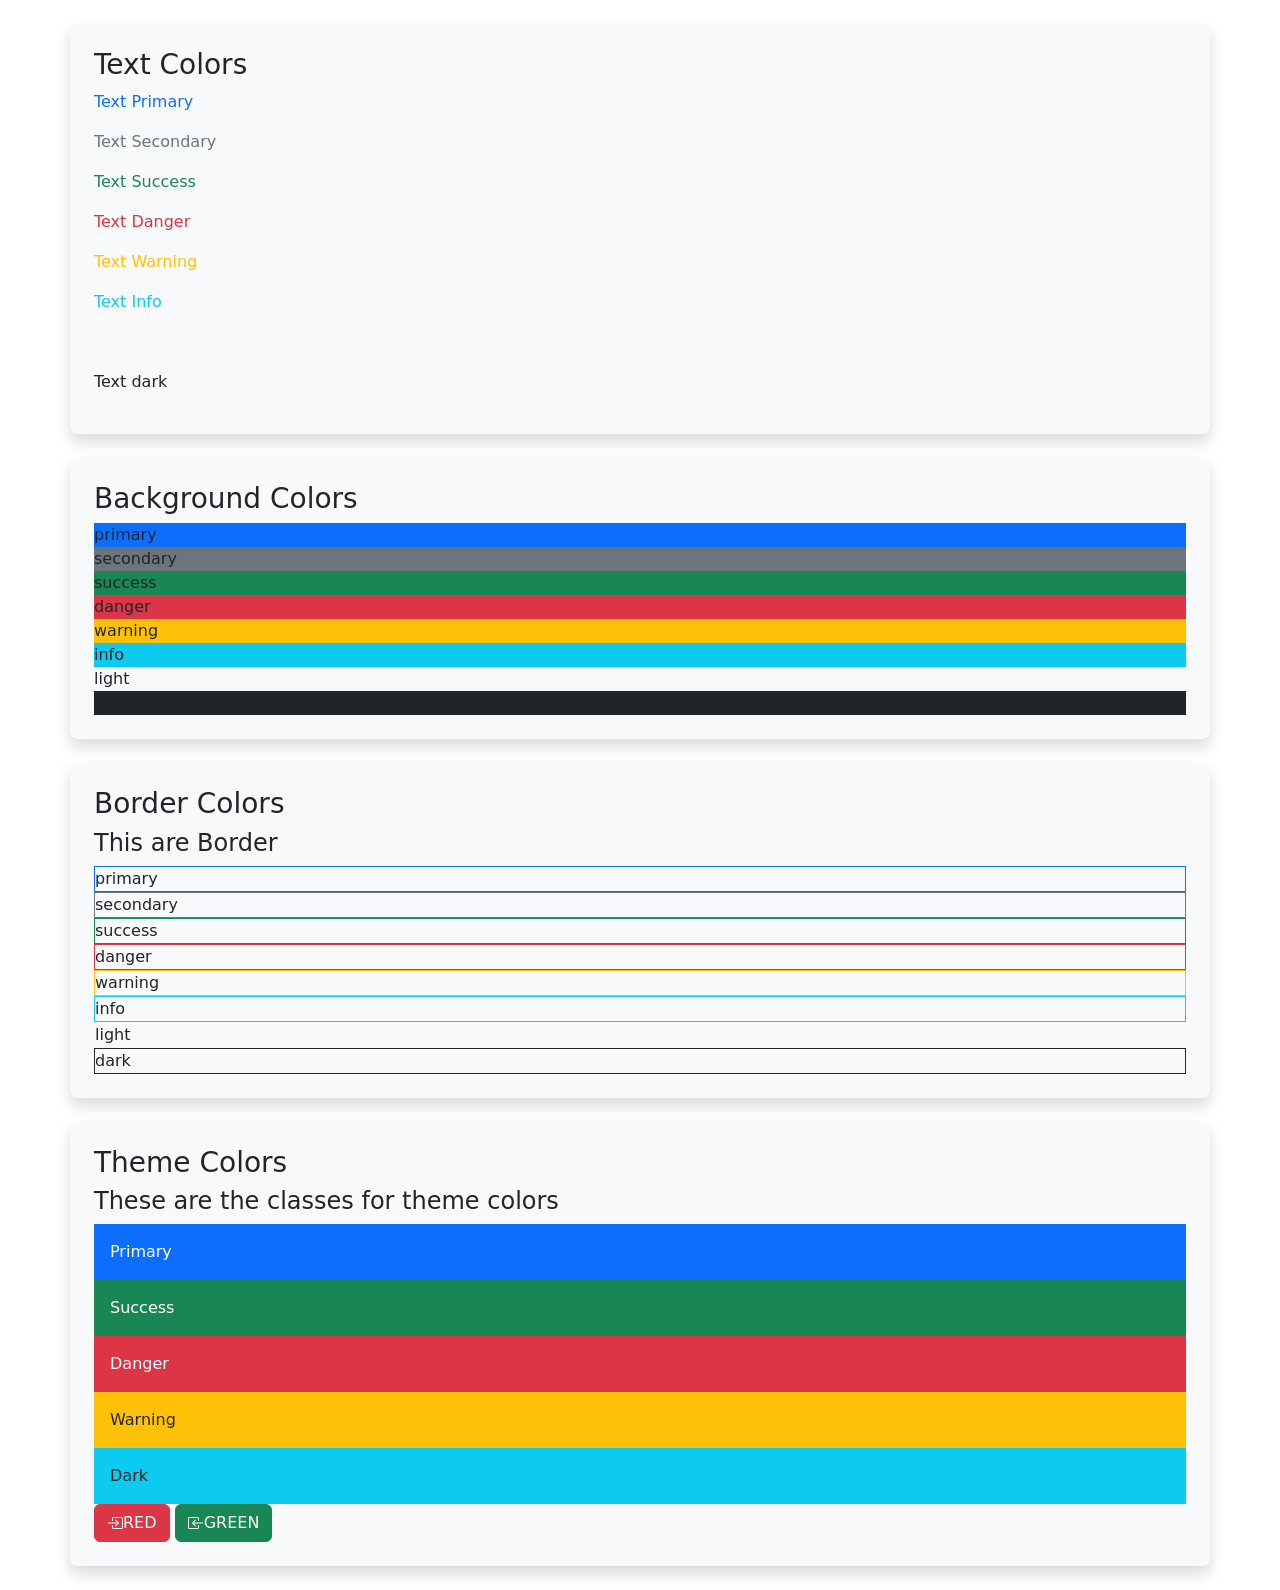
==== colors.html @ 5e4cd93d "added bs5 colors" ====
<!doctype html>
<html lang="en">
    <head>
        <title>Title</title>
        <!-- Required meta tags -->
        <meta charset="utf-8" />
        <meta
            name="viewport"
            content="width=device-width, initial-scale=1, shrink-to-fit=no"
        />

        <!-- Bootstrap CSS v5.2.1 -->
        <link
            href="https://cdn.jsdelivr.net/npm/bootstrap@5.3.2/dist/css/bootstrap.min.css"
            rel="stylesheet"
            integrity="sha384-T3c6CoIi6uLrA9TneNEoa7RxnatzjcDSCmG1MXxSR1GAsXEV/Dwwykc2MPK8M2HN"
            crossorigin="anonymous"
        />
    </head>

    <body>
     
        <div class="container my-4 p-4 shadow bg-light rounded-3">
        <h3>Text Colors</h3>
        <p class="text-primary">Text Primary</p>
        <p class="text-secondary">Text Secondary</p>
        <p class="text-success">Text Success</p>
        <p class="text-danger">Text Danger</p>
        <p class="text-warning">Text Warning</p>
        <p class="text-info">Text Info</p>
        <p class="text-light ">Text Light</p>
        <p class="text-dark">Text dark</p>
    </div>

   
              
          

    <div class="container my-4 p-4 shadow bg-light rounded-3">
                <h3>Background Colors</h3>    
              <div class="bg-primary">primary</div>
               <div class="bg-secondary">secondary</div>
               <div class="bg-success">success</div>
                <div class="bg-danger">danger</div>
                <div class="bg-warning">warning</div>
                <div class="bg-info">info</div>
                <div class="bg-light">light</div>
                <div class="bg-dark">dark</div>

                </div>
                
                <div class="container my-4 p-4 shadow bg-light rounded-3">
                    <h3>Border Colors</h3>    
                    <h4>This are Border</h4>

                  <div class="border border-primary">primary</div>
                  <div class="border border-secondary">secondary</div>
                    <div class="border border-success">success</div>
                    <div class="border border-danger">danger</div>
                    <div class="border border-warning">warning</div>
                    <div class="border border-info">info</div>
                    <div class="border border-light">light</div>
                    <div class="border border-dark">dark</div>
                    </div>
               
                <div class="container my-4 p-4 shadow bg-light rounded-3">
                    <h3>Theme Colors</h3>
                    <h4>These are the classes for theme colors</h4>

                    <div class="bg-primary text-white p-3">Primary</div>
                    <div class="bg-success text-white p-3">Success</div>
                    <div class="bg-danger text-white p-3">Danger</div>
                    <div class="bg-warning text-dark p-3">Warning</div>
                    <div class="bg-info text-dark p-3">Dark</div>

                    <button class="btn btn-danger"><svg xmlns="http://www.w3.org/2000/svg" width="16" height="16" fill="currentColor" class="bi bi-box-arrow-in-right" viewBox="0 0 16 16">
                        <path fill-rule="evenodd" d="M6 3.5a.5.5 0 0 1 .5-.5h8a.5.5 0 0 1 .5.5v9a.5.5 0 0 1-.5.5h-8a.5.5 0 0 1-.5-.5v-2a.5.5 0 0 0-1 0v2A1.5 1.5 0 0 0 6.5 14h8a1.5 1.5 0 0 0 1.5-1.5v-9A1.5 1.5 0 0 0 14.5 2h-8A1.5 1.5 0 0 0 5 3.5v2a.5.5 0 0 0 1 0z"/>
                        <path fill-rule="evenodd" d="M11.854 8.354a.5.5 0 0 0 0-.708l-3-3a.5.5 0 1 0-.708.708L10.293 7.5H1.5a.5.5 0 0 0 0 1h8.793l-2.147 2.146a.5.5 0 0 0 .708.708z"/>
                      </svg>RED</button>
                    <button class="btn btn-success"><svg xmlns="http://www.w3.org/2000/svg" width="16" height="16" fill="currentColor" class="bi bi-box-arrow-in-left" viewBox="0 0 16 16">
                        <path fill-rule="evenodd" d="M10 3.5a.5.5 0 0 0-.5-.5h-8a.5.5 0 0 0-.5.5v9a.5.5 0 0 0 .5.5h8a.5.5 0 0 0 .5-.5v-2a.5.5 0 0 1 1 0v2A1.5 1.5 0 0 1 9.5 14h-8A1.5 1.5 0 0 1 0 12.5v-9A1.5 1.5 0 0 1 1.5 2h8A1.5 1.5 0 0 1 11 3.5v2a.5.5 0 0 1-1 0z"/>
                        <path fill-rule="evenodd" d="M4.146 8.354a.5.5 0 0 1 0-.708l3-3a.5.5 0 1 1 .708.708L5.707 7.5H14.5a.5.5 0 0 1 0 1H5.707l2.147 2.146a.5.5 0 0 1-.708.708z"/>
                      </svg>GREEN</button>




        <script
            src="https://cdn.jsdelivr.net/npm/@popperjs/core@2.11.8/dist/umd/popper.min.js"
            integrity="sha384-I7E8VVD/ismYTF4hNIPjVp/Zjvgyol6VFvRkX/vR+Vc4jQkC+hVqc2pM8ODewa9r"
            crossorigin="anonymous"
        ></script>

        <script
            src="https://cdn.jsdelivr.net/npm/bootstrap@5.3.2/dist/js/bootstrap.min.js"
            integrity="sha384-BBtl+eGJRgqQAUMxJ7pMwbEyER4l1g+O15P+16Ep7Q9Q+zqX6gSbd85u4mG4QzX+"
            crossorigin="anonymous"
        ></script>
    </body>
</html>
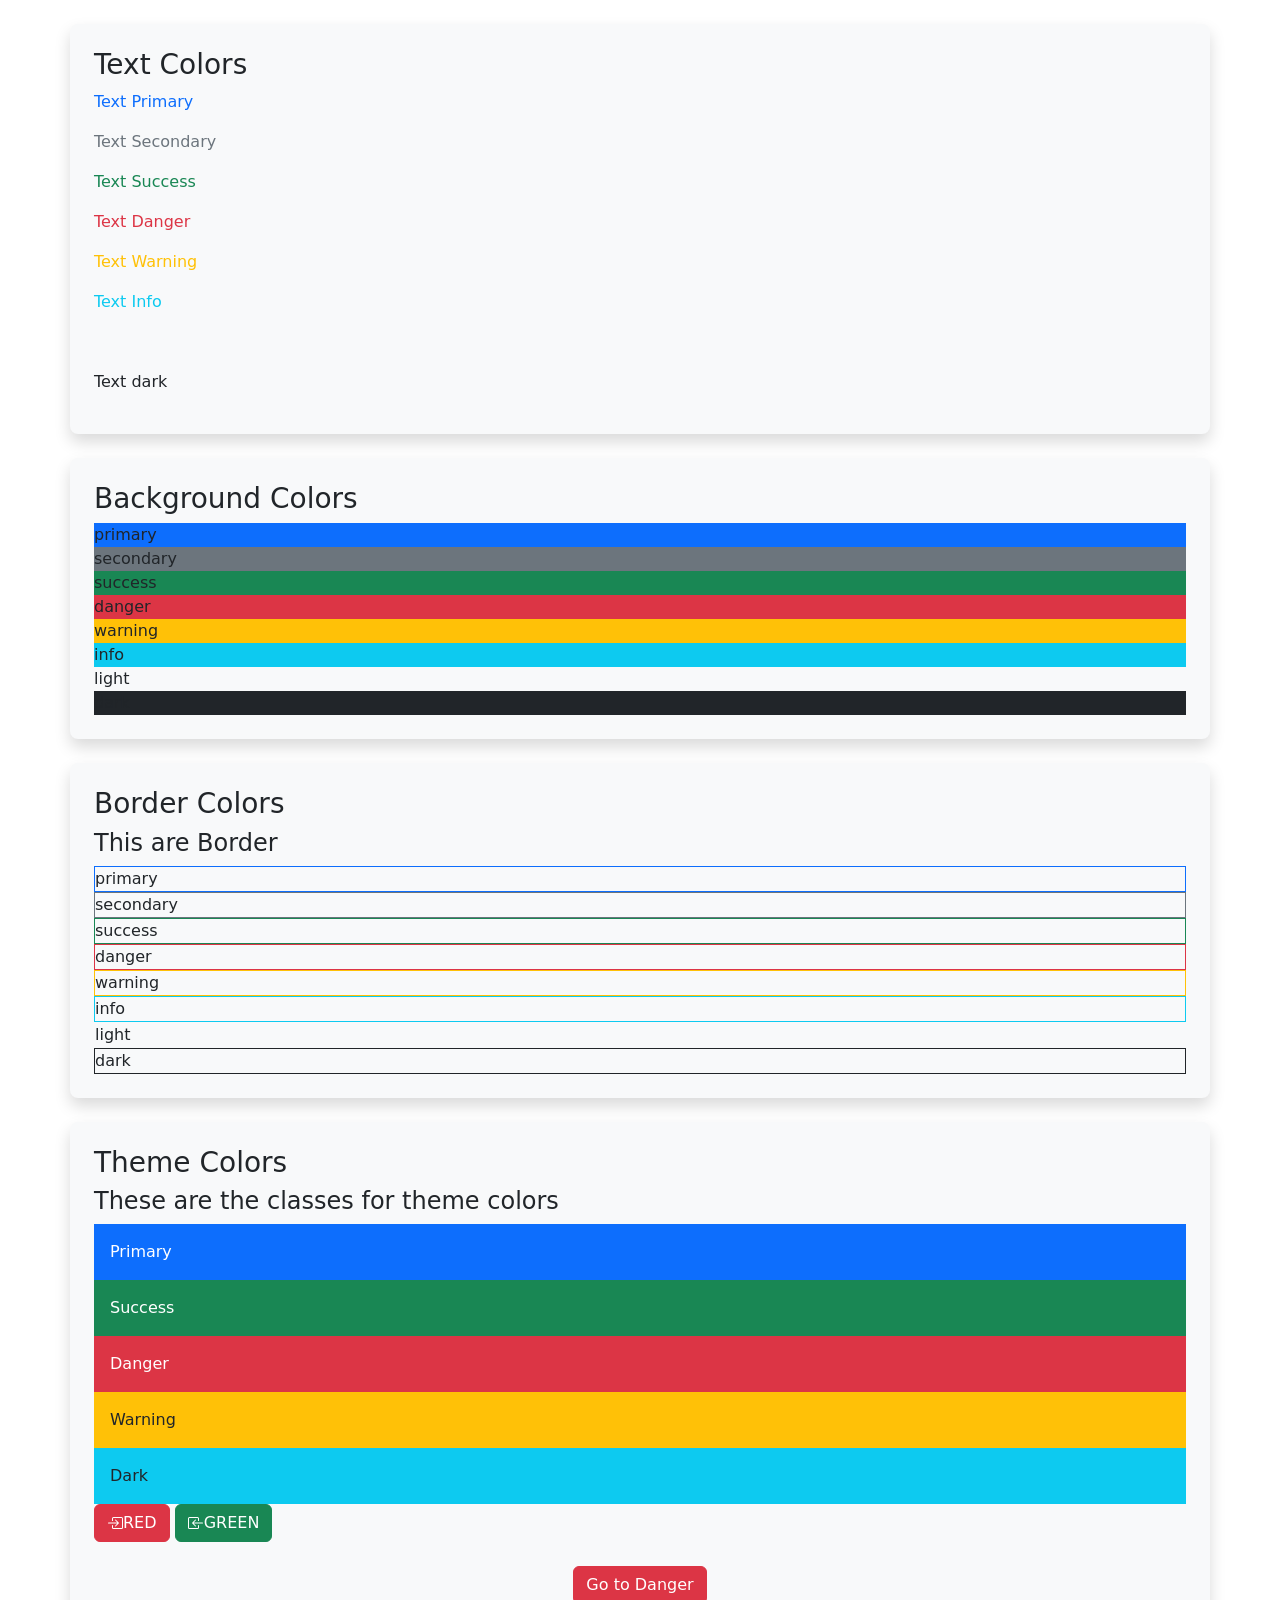
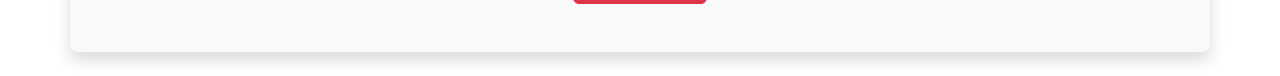
==== commit 5cc60fc7: "added bs5 colors" ====
--- a/colors.html
+++ b/colors.html
@@ -83,7 +83,9 @@
                       </svg>GREEN</button>
 
 
-
+                      <div class="container my-4 d-flex justify-content-center">
+                        <a href="typo.html" class="btn btn-danger">Go to Danger</a>
+                    </div>
 
         <script
             src="https://cdn.jsdelivr.net/npm/@popperjs/core@2.11.8/dist/umd/popper.min.js"
